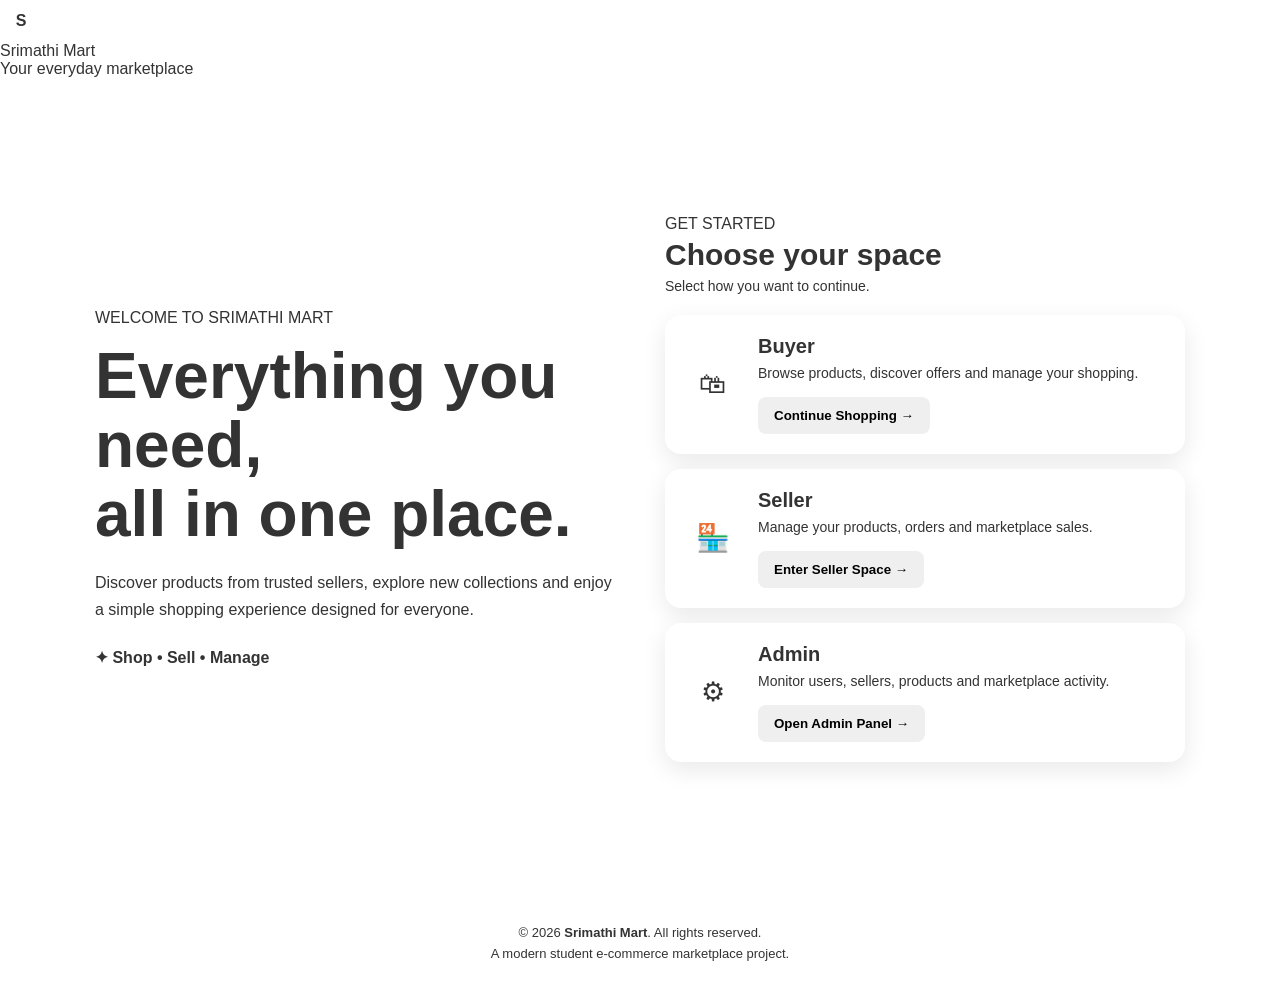
==== src/main/webapp/index.html @ ea4e53ff "feat: complete Java marketplace" ====
<!DOCTYPE html>
<html lang="en">
<head>
    <meta charset="UTF-8">
    <meta name="viewport" content="width=device-width, initial-scale=1.0">

    <title>Srimathi Mart | Shop Smart, Live Better</title>

    <link rel="stylesheet" href="style.css">
</head>

<body>

    <!-- Navigation Bar -->
    <header class="navbar">

        <div class="logo">
            <span class="logo-icon">S</span>
            <span>Srimathi Mart</span>
        </div>

        <div class="nav-tagline">
            Your everyday marketplace
        </div>

    </header>


    <!-- Main Landing Section -->
    <main class="landing">

        <!-- Left Content -->
        <section class="intro">

            <p class="eyebrow">WELCOME TO SRIMATHI MART</p>

            <h1>
                Everything you need,
                <span>all in one place.</span>
            </h1>

            <p class="description">
                Discover products from trusted sellers, explore new
                collections and enjoy a simple shopping experience
                designed for everyone.
            </p>

            <div class="small-highlight">
                <span>&#10022;</span>
                Shop &#8226; Sell &#8226; Manage
            </div>

        </section>


        <!-- Role Selection -->
        <section class="role-section">

            <div class="role-heading">
                <p>GET STARTED</p>
                <h2>Choose your space</h2>
                <span>Select how you want to continue.</span>
            </div>


            <!-- Buyer -->
            <div class="role-card buyer-card">

                <div class="role-icon">&#128717;</div>

                <div class="role-content">
                    <h3>Buyer</h3>

                    <p>
                        Browse products, discover offers
                        and manage your shopping.
                    </p>

                    <button onclick="goToPage('login.html')">
                        Continue Shopping →
                    </button>
                </div>

            </div>


            <!-- Seller -->
            <div class="role-card seller-card">

                <div class="role-icon">&#127978;</div>

                <div class="role-content">
                    <h3>Seller</h3>

                    <p>
                        Manage your products, orders
                        and marketplace sales.
                    </p>

                    <button onclick="goToPage('seller-login.html')">
                        Enter Seller Space →
                    </button>
                </div>

            </div>


            <!-- Admin -->
            <div class="role-card admin-card">

                <div class="role-icon">&#9881;</div>

                <div class="role-content">
                    <h3>Admin</h3>

                    <p>
                        Monitor users, sellers, products
                        and marketplace activity.
                    </p>

                    <button onclick="goToPage('admin-login.html')">
                        Open Admin Panel →
                    </button>
                </div>

            </div>

        </section>

    </main>


    <!-- Footer -->
    <footer class="footer">

        <p>
            © 2026 <strong>Srimathi Mart</strong>. All rights reserved.
        </p>

        <p>
            A modern student e-commerce marketplace project.
        </p>

    </footer>


    <!-- ADDED by the Java conversion: api.js holds every call to the
         servlets and must load before script.js, which uses it. -->
    <script src="api.js"></script>
    <script src="script.js"></script>

</body>
</html>
---- src/main/webapp/style.css ----
/* =========================
   SRIMATHI MART
   GOLD + WHITE THEME
========================= */
* {
    margin: 0;
    padding: 0;
    box-sizing: border-box;
}

body {
    font-family: Arial, sans-serif;
    background: #ffffff;
    color: #333333;
}


/* =========================
   NAVBAR
========================= */

.shop-navbar {
    width: 100%;
    padding: 18px 6%;
    display: flex;
    align-items: center;
    justify-content: space-between;
    background: #ffffff;
    border-bottom: 1px solid #e5c76b;
    position: sticky;
    top: 0;
    z-index: 1000;
}

.shop-logo {
    display: flex;
    align-items: center;
    gap: 10px;
}

.shop-logo span {
    width: 38px;
    height: 38px;
    display: flex;
    align-items: center;
    justify-content: center;
    background: #c9a227;
    color: white;
    border-radius: 50%;
    font-size: 20px;
    font-weight: bold;
}

.shop-logo strong {
    color: #b28a16;
    font-size: 21px;
}

.desktop-nav {
    display: flex;
    gap: 28px;
}

.desktop-nav a {
    text-decoration: none;
    color: #444444;
    font-weight: 500;
}

.desktop-nav a:hover,
.desktop-nav a.active {
    color: #b28a16;
}


/* =========================
   NAV ACTIONS
========================= */

.nav-actions {
    display: flex;
    align-items: center;
    gap: 8px;
}

.nav-actions input {
    width: 170px;
    padding: 9px 12px;
    border: 1px solid #d8bd62;
    border-radius: 20px;
    outline: none;
}

.nav-actions button {
    border: 1px solid #d8bd62;
    background: white;
    color: #b28a16;
    padding: 9px 12px;
    border-radius: 20px;
    cursor: pointer;
}

.nav-actions button:hover {
    background: #c9a227;
    color: white;
}


/* =========================
   HERO
========================= */

.shop-hero {
    min-height: 430px;
    display: flex;
    align-items: center;
    padding: 70px 8%;
    background: linear-gradient(
        120deg,
        #ffffff,
        #fffaf0
    );
    border-bottom: 1px solid #eee1b5;
}

.hero-content {
    max-width: 650px;
}

.hero-label {
    color: #b28a16;
    font-size: 14px;
    letter-spacing: 2px;
    font-weight: bold;
    margin-bottom: 18px;
}

.hero-content h1 {
    font-size: 52px;
    line-height: 1.15;
    color: #333333;
    margin-bottom: 20px;
}

.hero-content h1 span {
    display: block;
    color: #b28a16;
}

.hero-content > p:not(.hero-label) {
    font-size: 17px;
    line-height: 1.7;
    color: #666666;
    margin-bottom: 28px;
}

.shop-now-button {
    border: none;
    background: #c9a227;
    color: white;
    padding: 13px 25px;
    border-radius: 25px;
    font-size: 15px;
    cursor: pointer;
}

.shop-now-button:hover {
    background: #a98213;
}


/* =========================
   PRODUCTS
========================= */

.products-section {
    padding: 70px 6%;
}

.section-heading {
    display: flex;
    justify-content: space-between;
    align-items: end;
    margin-bottom: 35px;
}

.section-heading p {
    color: #b28a16;
    font-size: 13px;
    letter-spacing: 2px;
    font-weight: bold;
    margin-bottom: 8px;
}

.section-heading h2 {
    font-size: 32px;
    color: #333333;
}

.section-heading span {
    color: #777777;
}


/* PRODUCT GRID */

.product-grid {
    display: grid;
    grid-template-columns: repeat(3, 1fr);
    gap: 25px;
}


/* PRODUCT CARD */

.product-card {
    background: white;
    border: 1px solid #ead9a0;
    border-radius: 14px;
    overflow: hidden;
    transition: 0.25s;
}

.product-card:hover {
    transform: translateY(-5px);
    box-shadow: 0 10px 25px rgba(180, 145, 40, 0.15);
}


/* PRODUCT IMAGE */

.product-image {
    height: 260px;
    background: #fffaf0;
    display: flex;
    align-items: center;
    justify-content: center;
    overflow: hidden;
}

.product-image img {
    width: 100%;
    height: 100%;
    object-fit: cover;
    display: block;
}


/* PRODUCT INFO */

.product-info {
    padding: 20px;
}

.product-category {
    color: #b28a16;
    font-size: 13px;
    font-weight: bold;
}

.product-info h3 {
    margin: 8px 0;
    color: #333333;
    font-size: 20px;
}

.product-info p {
    color: #777777;
    font-size: 14px;
    line-height: 1.5;
    min-height: 42px;
}

.product-bottom {
    display: flex;
    justify-content: space-between;
    align-items: center;
    margin: 18px 0;
}

.product-bottom strong {
    color: #a98213;
    font-size: 20px;
}

.product-bottom span {
    color: #b28a16;
}


/* ADD CART */

.add-cart-button {
    width: 100%;
    padding: 11px;
    border: 1px solid #c9a227;
    background: white;
    color: #a98213;
    border-radius: 8px;
    cursor: pointer;
    font-weight: bold;
}

.add-cart-button:hover {
    background: #c9a227;
    color: white;
}


/* =========================
   ABOUT / CONTACT
========================= */

.simple-section {
    padding: 60px 8%;
    text-align: center;
    background: #fffaf0;
    border-top: 1px solid #eee1b5;
}

.simple-section p {
    color: #b28a16;
    font-size: 13px;
    letter-spacing: 2px;
    font-weight: bold;
    margin-bottom: 12px;
}

.simple-section h2 {
    color: #333333;
}


/* =========================
   FOOTER
========================= */

.shop-footer {
    padding: 35px 8%;
    text-align: center;
    background: #ffffff;
    border-top: 1px solid #e5c76b;
}

.shop-footer h3 {
    color: #b28a16;
    margin-bottom: 8px;
}

.shop-footer p {
    color: #777777;
}


/* =========================
   MOBILE
========================= */

@media (max-width: 800px) {

    .shop-navbar {
        flex-wrap: wrap;
        gap: 15px;
    }

    .desktop-nav {
        order: 3;
        width: 100%;
        justify-content: center;
    }

    .nav-actions {
        width: 100%;
        justify-content: center;
    }

    .nav-actions input {
        width: 140px;
    }

    .hero-content h1 {
        font-size: 38px;
    }

    .product-grid {
        grid-template-columns: 1fr;
    }

    .section-heading {
        display: block;
    }

    .section-heading span {
        display: block;
        margin-top: 10px;
    }
}
/* =========================
   ENQUIRY FORM
========================= */

.enquiry-form {
    max-width: 500px;
    margin: 25px auto 0;
    padding: 25px;
    background: #ffffff;
    border: 1px solid #e5c76b;
    border-radius: 15px;
    box-shadow: 0 8px 25px rgba(180, 145, 40, 0.12);
}

.enquiry-form input,
.enquiry-form textarea {
    width: 100%;
    padding: 12px 14px;
    margin-bottom: 14px;
    border: 1px solid #d8bd62;
    border-radius: 8px;
    outline: none;
    font-family: Arial, sans-serif;
    background: #fffdf7;
}

.enquiry-form input:focus,
.enquiry-form textarea:focus {
    border-color: #c9a227;
}

.enquiry-form textarea {
    min-height: 110px;
    resize: vertical;
}

.enquiry-form .add-cart-button {
    background: #c9a227;
    color: white;
}

.enquiry-form .add-cart-button:hover {
    background: #a98213;
}
/* PRODUCT WISHLIST */

.product-wishlist {
    border: 1px solid #d8bd62;
    background: #ffffff;
    color: #b28a16;
    width: 38px;
    height: 38px;
    border-radius: 50%;
    cursor: pointer;
    font-size: 20px;
    margin-bottom: 12px;
}

.product-wishlist:hover {
    background: #c9a227;
    color: #ffffff;
}
/* =========================
   BUYER LOGIN - CLEAN DESIGN
========================= */

.login-page {
    min-height: 100vh;
    display: flex;
    justify-content: center;
    align-items: center;
    padding: 30px 20px;
}

.login-card {
    width: 100%;
    max-width: 430px;
    padding: 35px;
    border-radius: 18px;
    background: #ffffff;
    box-shadow: 0 10px 35px rgba(0, 0, 0, 0.12);
}

.login-logo {
    display: flex;
    align-items: center;
    gap: 10px;
    font-size: 22px;
    font-weight: 700;
    margin: 25px 0;
}

.logo-icon {
    width: 42px;
    height: 42px;
    display: flex;
    align-items: center;
    justify-content: center;
    border-radius: 50%;
    font-weight: 700;
}

.login-label {
    font-size: 13px;
    font-weight: 700;
    letter-spacing: 1px;
}

.login-card h1 {
    margin: 8px 0;
    font-size: 30px;
}

.login-description {
    margin-bottom: 25px;
    line-height: 1.5;
}

.login-card form > label {
    display: block;
    margin: 15px 0 7px;
    font-weight: 600;
}

.login-card input[type="text"],
.login-card input[type="password"] {
    width: 100%;
    box-sizing: border-box;
    padding: 13px 14px;
    border: 1px solid #ccc;
    border-radius: 9px;
    font-size: 15px;
    outline: none;
}

.login-card input:focus {
    border-color: #555;
}

.password-box {
    position: relative;
}

.password-box input {
    padding-right: 65px !important;
}

.show-password {
    position: absolute;
    right: 8px;
    top: 50%;
    transform: translateY(-50%);
    border: none;
    background: transparent;
    cursor: pointer;
    font-weight: 600;
}

.login-options {
    display: flex;
    justify-content: space-between;
    align-items: center;
    margin: 18px 0;
    font-size: 14px;
}

.remember {
    display: flex;
    align-items: center;
    gap: 6px;
}

.login-button {
    width: 100%;
    padding: 14px;
    border: none;
    border-radius: 9px;
    font-size: 16px;
    font-weight: 700;
    cursor: pointer;
}

.divider {
    display: flex;
    align-items: center;
    gap: 12px;
    margin: 25px 0 18px;
    font-size: 13px;
}

.social-buttons {
    display: flex;
    gap: 10px;
}

.social-buttons button {
    flex: 1;
    padding: 12px;
    border: 1px solid #ddd;
    border-radius: 9px;
    background: #fff;
    cursor: pointer;
    font-weight: 600;
}

.signup-text,
.demo-note {
    text-align: center;
    margin-top: 20px;
}

.demo-note {
    font-size: 12px;
    opacity: 0.7;
}

@media (max-width: 480px) {

    .login-card {
        padding: 25px 20px;
    }

    .login-card h1 {
        font-size: 26px;
    }

    .login-options {
        gap: 10px;
        flex-wrap: wrap;
    }
}
/* =========================
   SELLER LOGIN - CLEAN DESIGN
========================= */

.seller-login-page {
    min-height: 100vh;
    display: flex;
    justify-content: center;
    align-items: center;
    padding: 30px 20px;
}

.seller-login-card {
    width: 100%;
    max-width: 430px;
    padding: 35px;
    border-radius: 18px;
    background: #fff;
    box-shadow: 0 10px 35px rgba(0, 0, 0, 0.12);
}

.seller-brand {
    display: flex;
    align-items: center;
    gap: 12px;
    margin: 25px 0;
}

.seller-logo {
    width: 44px;
    height: 44px;
    border-radius: 50%;
    display: flex;
    align-items: center;
    justify-content: center;
    font-weight: 700;
    font-size: 20px;
}

.seller-brand strong {
    display: block;
    font-size: 21px;
}

.seller-brand span {
    display: block;
    font-size: 13px;
    margin-top: 3px;
}

.seller-heading p {
    font-size: 13px;
    font-weight: 700;
    letter-spacing: 1px;
}

.seller-heading h1 {
    margin: 8px 0;
    font-size: 30px;
}

.seller-heading span {
    line-height: 1.5;
}

#sellerLoginForm {
    margin-top: 25px;
}

#sellerLoginForm > label {
    display: block;
    margin: 15px 0 7px;
    font-weight: 600;
}

#sellerLoginForm input[type="email"],
#sellerLoginForm input[type="password"] {
    width: 100%;
    box-sizing: border-box;
    padding: 13px 14px;
    border: 1px solid #ccc;
    border-radius: 9px;
    font-size: 15px;
    outline: none;
}

#sellerLoginForm input:focus {
    border-color: #555;
}

.seller-password {
    position: relative;
}

.seller-password input {
    padding-right: 65px !important;
}

#sellerTogglePassword {
    position: absolute;
    right: 8px;
    top: 50%;
    transform: translateY(-50%);
    border: none;
    background: transparent;
    cursor: pointer;
    font-weight: 600;
}

.seller-options {
    display: flex;
    justify-content: space-between;
    align-items: center;
    margin: 18px 0;
    font-size: 14px;
    gap: 10px;
}

.seller-options label {
    display: flex;
    align-items: center;
    gap: 6px;
}

.seller-login-button {
    width: 100%;
    padding: 14px;
    border: none;
    border-radius: 9px;
    font-size: 16px;
    font-weight: 700;
    cursor: pointer;
}

.seller-info {
    display: flex;
    gap: 10px;
    align-items: flex-start;
    margin-top: 25px;
    padding: 15px;
    border-radius: 10px;
}

.seller-info p {
    margin: 0;
    font-size: 13px;
    line-height: 1.5;
}

.seller-demo {
    text-align: center;
    margin-top: 22px;
    font-size: 14px;
}

@media (max-width: 480px) {

    .seller-login-card {
        padding: 25px 20px;
    }

    .seller-heading h1 {
        font-size: 26px;
    }

    .seller-options {
        flex-wrap: wrap;
    }
}
/* =========================
   ADMIN LOGIN - CLEAN DESIGN
========================= */

.admin-login-page {
    min-height: 100vh;
    display: flex;
    justify-content: center;
    align-items: center;
    padding: 30px 20px;
}

.admin-login-card {
    width: 100%;
    max-width: 430px;
    padding: 35px;
    border-radius: 18px;
    background: #fff;
    box-shadow: 0 10px 35px rgba(0, 0, 0, 0.12);
}

.admin-brand {
    display: flex;
    align-items: center;
    gap: 12px;
    margin: 25px 0;
}

.admin-logo {
    width: 44px;
    height: 44px;
    border-radius: 50%;
    display: flex;
    align-items: center;
    justify-content: center;
    font-size: 20px;
    font-weight: 700;
}

.admin-brand strong {
    display: block;
    font-size: 21px;
}

.admin-brand span {
    display: block;
    font-size: 13px;
    margin-top: 3px;
}

.admin-security {
    display: flex;
    align-items: center;
    gap: 10px;
    padding: 14px;
    margin-bottom: 22px;
    border-radius: 10px;
}

.admin-security p {
    margin: 3px 0 0;
    font-size: 13px;
}

.admin-heading p {
    font-size: 13px;
    font-weight: 700;
    letter-spacing: 1px;
}

.admin-heading h1 {
    margin: 8px 0;
    font-size: 30px;
}

.admin-heading span {
    line-height: 1.5;
}

#adminLoginForm {
    margin-top: 25px;
}

#adminLoginForm > label {
    display: block;
    margin: 15px 0 7px;
    font-weight: 600;
}

#adminLoginForm input[type="email"],
#adminLoginForm input[type="password"] {
    width: 100%;
    box-sizing: border-box;
    padding: 13px 14px;
    border: 1px solid #ccc;
    border-radius: 9px;
    font-size: 15px;
    outline: none;
}

#adminLoginForm input:focus {
    border-color: #555;
}

.admin-password {
    position: relative;
}

.admin-password input {
    padding-right: 65px !important;
}

#adminTogglePassword {
    position: absolute;
    right: 8px;
    top: 50%;
    transform: translateY(-50%);
    border: none;
    background: transparent;
    cursor: pointer;
    font-weight: 600;
}

.admin-options {
    display: flex;
    justify-content: space-between;
    align-items: center;
    margin: 18px 0;
    font-size: 14px;
    gap: 10px;
}

.admin-options label {
    display: flex;
    align-items: center;
    gap: 6px;
}

.admin-login-button {
    width: 100%;
    padding: 14px;
    border: none;
    border-radius: 9px;
    font-size: 16px;
    font-weight: 700;
    cursor: pointer;
}

.admin-note {
    display: flex;
    gap: 10px;
    align-items: flex-start;
    margin-top: 25px;
    padding: 15px;
    border-radius: 10px;
}

.admin-note p {
    margin: 0;
    font-size: 13px;
    line-height: 1.5;
}

.admin-footer {
    text-align: center;
    margin-top: 22px;
    font-size: 13px;
    opacity: 0.7;
}

@media (max-width: 480px) {

    .admin-login-card {
        padding: 25px 20px;
    }

    .admin-heading h1 {
        font-size: 26px;
    }

    .admin-options {
        flex-wrap: wrap;
    }
}
/* =========================
   MAIN LANDING PAGE - CLEAN
========================= */

.landing {
    min-height: calc(100vh - 80px);
    display: grid;
    grid-template-columns: 1fr 1fr;
    gap: 50px;
    align-items: center;
    max-width: 1150px;
    margin: auto;
    padding: 60px 30px;
}

.intro h1 {
    font-size: clamp(38px, 5vw, 64px);
    line-height: 1.08;
    margin: 15px 0 20px;
}

.intro h1 span {
    display: block;
}

.description {
    max-width: 560px;
    line-height: 1.7;
    font-size: 16px;
}

.small-highlight {
    margin-top: 25px;
    font-weight: 600;
}

.role-section {
    display: flex;
    flex-direction: column;
    gap: 15px;
}

.role-heading {
    margin-bottom: 5px;
}

.role-heading h2 {
    margin: 5px 0;
    font-size: 30px;
}

.role-heading span {
    font-size: 14px;
}

.role-card {
    display: flex;
    align-items: center;
    gap: 18px;
    padding: 20px;
    border-radius: 16px;
    background: #fff;
    box-shadow: 0 8px 25px rgba(0, 0, 0, 0.09);
    transition: transform 0.2s ease, box-shadow 0.2s ease;
}

.role-card:hover {
    transform: translateY(-3px);
    box-shadow: 0 12px 30px rgba(0, 0, 0, 0.13);
}

.role-icon {
    width: 55px;
    height: 55px;
    display: flex;
    align-items: center;
    justify-content: center;
    border-radius: 14px;
    font-size: 27px;
    flex-shrink: 0;
}

.role-content {
    flex: 1;
}

.role-content h3 {
    margin: 0 0 5px;
    font-size: 20px;
}

.role-content p {
    margin: 0 0 13px;
    line-height: 1.5;
    font-size: 14px;
}

.role-content button {
    border: none;
    padding: 11px 16px;
    border-radius: 8px;
    cursor: pointer;
    font-weight: 700;
}

.footer {
    text-align: center;
    padding: 25px 20px;
    line-height: 1.6;
    font-size: 13px;
}

@media (max-width: 800px) {

    .landing {
        grid-template-columns: 1fr;
        gap: 35px;
        padding: 40px 20px;
    }

    .intro h1 {
        font-size: 42px;
    }
}

@media (max-width: 480px) {

    .landing {
        padding: 30px 15px;
    }

    .intro h1 {
        font-size: 34px;
    }

    .role-card {
        padding: 16px;
    }

    .role-icon {
        width: 48px;
        height: 48px;
        font-size: 23px;
    }
}
/* =========================
   ADMIN DASHBOARD
========================= */

.admin-dashboard-navbar {
    display: flex;
    justify-content: space-between;
    align-items: center;
    padding: 18px 40px;
    background: #ffffff;
    border-bottom: 1px solid #e5e5e5;
}

.admin-dashboard-brand,
.admin-user {
    display: flex;
    align-items: center;
    gap: 12px;
}

.admin-dashboard-brand strong,
.admin-user strong {
    display: block;
    font-size: 16px;
}

.admin-dashboard-brand span,
.admin-user span {
    display: block;
    font-size: 12px;
    color: #777;
    margin-top: 3px;
}

.admin-dashboard-logo,
.admin-avatar,
.admin-profile-avatar {
    width: 42px;
    height: 42px;
    border-radius: 50%;
    display: flex;
    align-items: center;
    justify-content: center;
    background: #111827;
    color: white;
    font-weight: bold;
}

.admin-dashboard-layout {
    display: flex;
    min-height: calc(100vh - 80px);
    background: #f6f7f9;
}

.admin-sidebar {
    width: 230px;
    padding: 25px 15px;
    background: #ffffff;
    border-right: 1px solid #e5e5e5;
}

.admin-sidebar-title {
    font-size: 11px;
    font-weight: bold;
    color: #999;
    margin: 0 12px 15px;
}

.admin-menu {
    display: block;
    padding: 12px 15px;
    margin-bottom: 5px;
    text-decoration: none;
    color: #444;
    border-radius: 8px;
    font-size: 14px;
}

.admin-menu:hover,
.admin-menu.active {
    background: #f0f0f0;
    color: #111;
}

.admin-logout {
    margin-top: 25px;
    color: #b42318;
}

.admin-dashboard-main {
    flex: 1;
    padding: 35px;
    max-width: 1200px;
}

.admin-page-heading {
    display: flex;
    justify-content: space-between;
    align-items: center;
    margin-bottom: 25px;
}

.admin-page-heading p,
.admin-section-title p,
.admin-stat-card span,
.admin-revenue-card p {
    font-size: 11px;
    font-weight: bold;
    color: #888;
    margin: 0 0 6px;
}

.admin-page-heading h1 {
    margin: 0 0 8px;
    font-size: 30px;
}

.admin-page-heading span {
    color: #777;
    font-size: 14px;
}

.admin-date {
    background: white;
    padding: 10px 15px;
    border-radius: 8px;
    font-size: 13px;
}

.admin-stat-grid {
    display: grid;
    grid-template-columns: repeat(4, 1fr);
    gap: 15px;
    margin-bottom: 20px;
}

.admin-stat-card,
.admin-revenue-card,
.admin-content-card {
    background: white;
    border: 1px solid #e5e5e5;
    border-radius: 12px;
    padding: 22px;
}

.admin-stat-card strong {
    display: block;
    font-size: 26px;
    margin: 8px 0;
}

.admin-stat-card p {
    margin: 0;
    font-size: 12px;
    color: #16803c;
}

.admin-revenue-card {
    display: flex;
    justify-content: space-between;
    align-items: center;
    margin-bottom: 20px;
}

.admin-revenue-card h2 {
    margin: 5px 0;
    font-size: 28px;
}

.admin-revenue-card span {
    font-size: 12px;
    color: #16803c;
}

.revenue-bars {
    display: flex;
    align-items: end;
    gap: 8px;
    height: 100px;
}

.revenue-bars div {
    width: 15px;
    background: #111827;
    border-radius: 4px 4px 0 0;
}

.admin-content-card {
    margin-bottom: 20px;
}

.admin-section-title {
    display: flex;
    justify-content: space-between;
    align-items: center;
    margin-bottom: 20px;
}

.admin-section-title h2 {
    margin: 0;
    font-size: 20px;
}

.admin-section-title button,
.admin-profile button {
    border: none;
    background: #111827;
    color: white;
    padding: 9px 14px;
    border-radius: 7px;
    cursor: pointer;
}

.admin-table {
    width: 100%;
}

.admin-table-row {
    display: grid;
    grid-template-columns: 1fr 2fr 1.3fr 1fr;
    gap: 10px;
    padding: 14px 5px;
    border-bottom: 1px solid #eee;
    font-size: 13px;
}

.admin-table-head {
    font-weight: bold;
    color: #777;
}

.admin-active {
    color: #16803c;
}

.admin-pending {
    color: #b54708;
}

.seller-management-grid,
.admin-product-grid,
.admin-order-grid,
.admin-insights {
    display: grid;
    grid-template-columns: repeat(3, 1fr);
    gap: 15px;
}

.admin-product-grid,
.admin-order-grid {
    grid-template-columns: repeat(4, 1fr);
}

.seller-management-grid div,
.admin-product-grid div,
.admin-order-grid div,
.admin-insights div {
    padding: 18px;
    background: #f8f8f8;
    border-radius: 8px;
}

.seller-management-grid span,
.admin-product-grid span,
.admin-order-grid span,
.admin-insights span {
    display: block;
    font-size: 12px;
    color: #777;
    margin-bottom: 8px;
}

.seller-management-grid strong,
.admin-product-grid strong,
.admin-order-grid strong,
.admin-insights strong {
    font-size: 22px;
}

.admin-insights p {
    font-size: 12px;
    color: #777;
}

.admin-profile {
    display: flex;
    align-items: center;
    gap: 15px;
}

.admin-profile > div:nth-child(2) {
    flex: 1;
}

.admin-profile h3 {
    margin: 0 0 5px;
}

.admin-profile p {
    margin: 0;
    color: #777;
    font-size: 13px;
}

/* Mobile */
@media (max-width: 800px) {

    .admin-dashboard-navbar {
        padding: 15px;
    }

    .admin-sidebar {
        display: none;
    }

    .admin-dashboard-main {
        padding: 20px;
    }

    .admin-stat-grid,
    .admin-product-grid,
    .admin-order-grid {
        grid-template-columns: 1fr 1fr;
    }

    .seller-management-grid,
    .admin-insights {
        grid-template-columns: 1fr;
    }

    .admin-page-heading {
        display: block;
    }

    .admin-date {
        margin-top: 15px;
        display: inline-block;
    }

    .admin-table {
        overflow-x: auto;
    }

    .admin-table-row {
        min-width: 650px;
    }
}
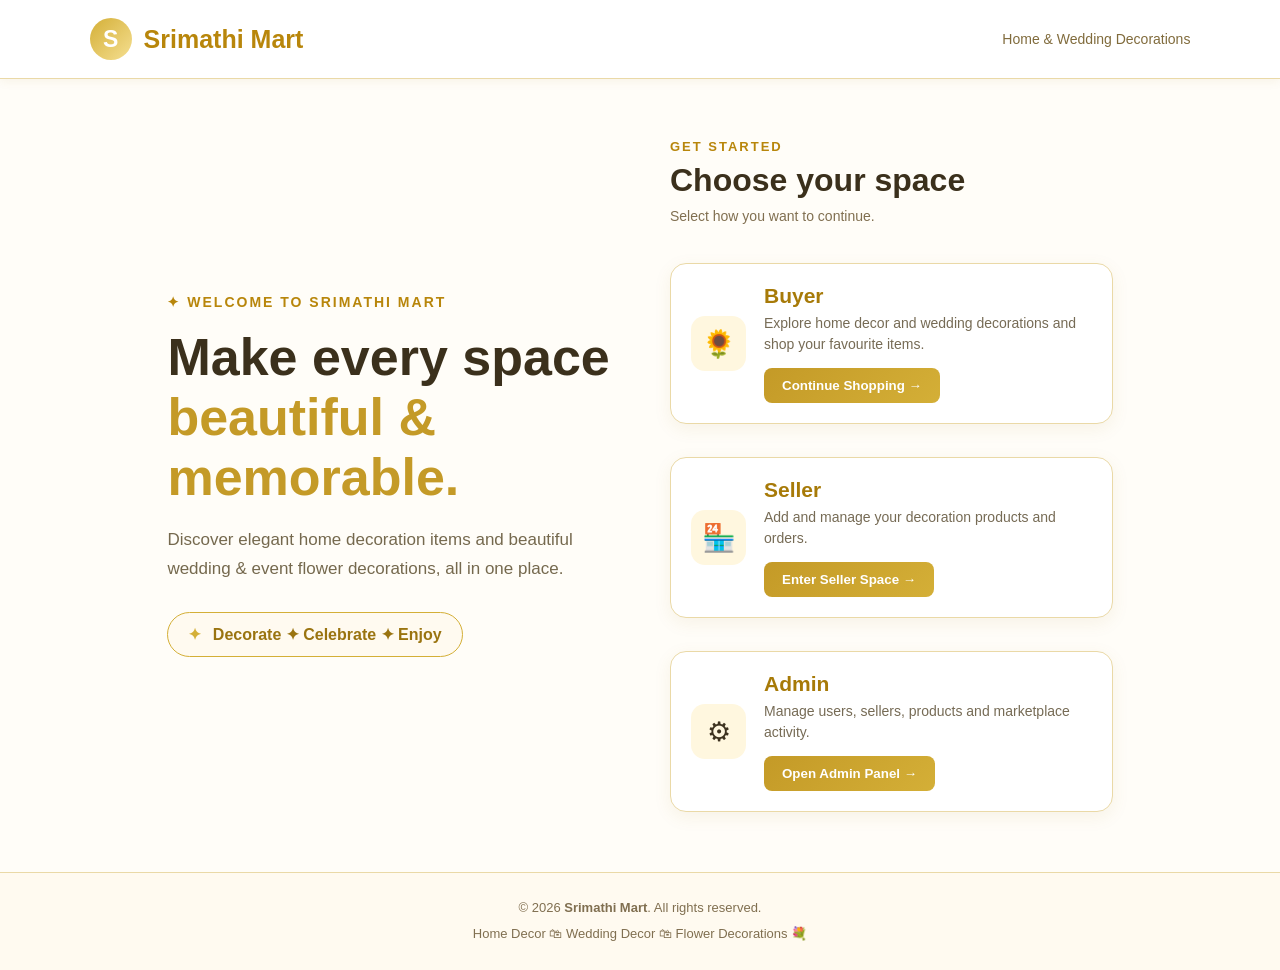
==== commit 73dfd911: "Update Srimathi Mart project" ====
--- a/src/main/webapp/index.html
+++ b/src/main/webapp/index.html
@@ -4,14 +4,241 @@
     <meta charset="UTF-8">
     <meta name="viewport" content="width=device-width, initial-scale=1.0">
 
-    <title>Srimathi Mart | Shop Smart, Live Better</title>
+    <title>Srimathi Mart | Home & Wedding Decorations</title>
 
     <link rel="stylesheet" href="style.css">
+
+    <style>
+        /* ===== GOLDEN INDEX PAGE ===== */
+
+        body {
+            margin: 0;
+            font-family: Arial, sans-serif;
+            background: #fffdf8;
+            color: #3d321f;
+        }
+
+        .navbar {
+            display: flex;
+            justify-content: space-between;
+            align-items: center;
+            padding: 18px 7%;
+            background: #ffffff;
+            border-bottom: 1px solid #ead9a7;
+            box-shadow: 0 2px 10px rgba(150, 110, 20, 0.08);
+        }
+
+        .logo {
+            display: flex;
+            align-items: center;
+            gap: 12px;
+            font-size: 25px;
+            font-weight: bold;
+            color: #b8860b;
+        }
+
+        .logo-icon {
+            width: 42px;
+            height: 42px;
+            display: flex;
+            align-items: center;
+            justify-content: center;
+            border-radius: 50%;
+            background: linear-gradient(135deg, #d4af37, #f5df91);
+            color: white;
+            font-size: 23px;
+        }
+
+        .nav-tagline {
+            color: #806b3c;
+            font-size: 14px;
+        }
+
+        .landing {
+            min-height: calc(100vh - 150px);
+            display: grid;
+            grid-template-columns: 1fr 1fr;
+            gap: 60px;
+            align-items: center;
+            padding: 60px 8%;
+        }
+
+        .intro {
+            max-width: 600px;
+        }
+
+        .eyebrow {
+            color: #b8860b;
+            font-size: 14px;
+            font-weight: bold;
+            letter-spacing: 2px;
+        }
+
+        .intro h1 {
+            font-size: 52px;
+            line-height: 1.15;
+            margin: 18px 0;
+            color: #3b301c;
+        }
+
+        .intro h1 span {
+            display: block;
+            color: #c49a27;
+        }
+
+        .description {
+            font-size: 17px;
+            line-height: 1.7;
+            color: #75694e;
+            max-width: 530px;
+        }
+
+        .small-highlight {
+            margin-top: 28px;
+            display: inline-block;
+            padding: 12px 20px;
+            border: 1px solid #d4af37;
+            border-radius: 25px;
+            color: #9a7410;
+            background: #fffaf0;
+            font-weight: bold;
+        }
+
+        .small-highlight span {
+            color: #d4af37;
+            margin-right: 7px;
+        }
+
+        .role-section {
+            max-width: 550px;
+        }
+
+        .role-heading p {
+            margin: 0;
+            color: #b8860b;
+            font-weight: bold;
+            letter-spacing: 2px;
+            font-size: 13px;
+        }
+
+        .role-heading h2 {
+            margin: 8px 0;
+            font-size: 32px;
+            color: #3b301c;
+        }
+
+        .role-heading span {
+            color: #806f50;
+        }
+
+        .role-card {
+            margin-top: 18px;
+            padding: 20px;
+            display: flex;
+            align-items: center;
+            gap: 18px;
+            background: #ffffff;
+            border: 1px solid #ead9a7;
+            border-radius: 16px;
+            box-shadow: 0 5px 18px rgba(150, 110, 20, 0.08);
+            transition: 0.25s;
+        }
+
+        .role-card:hover {
+            transform: translateY(-3px);
+            border-color: #d4af37;
+            box-shadow: 0 8px 22px rgba(150, 110, 20, 0.15);
+        }
+
+        .role-icon {
+            min-width: 55px;
+            height: 55px;
+            display: flex;
+            align-items: center;
+            justify-content: center;
+            border-radius: 14px;
+            background: #fff7df;
+            font-size: 27px;
+        }
+
+        .role-content {
+            flex: 1;
+        }
+
+        .role-content h3 {
+            margin: 0 0 5px;
+            color: #a77a08;
+            font-size: 21px;
+        }
+
+        .role-content p {
+            margin: 0 0 13px;
+            color: #766b55;
+            font-size: 14px;
+            line-height: 1.5;
+        }
+
+        .role-content button {
+            border: none;
+            padding: 10px 18px;
+            border-radius: 8px;
+            background: linear-gradient(135deg, #c49a27, #d4af37);
+            color: white;
+            font-weight: bold;
+            cursor: pointer;
+        }
+
+        .role-content button:hover {
+            background: #a77a08;
+        }
+
+        .footer {
+            text-align: center;
+            padding: 20px;
+            background: #fffaf0;
+            border-top: 1px solid #ead9a7;
+            color: #806f50;
+            font-size: 13px;
+        }
+
+        .footer p {
+            margin: 5px;
+        }
+
+        @media (max-width: 850px) {
+            .landing {
+                grid-template-columns: 1fr;
+                padding: 40px 6%;
+            }
+
+            .intro h1 {
+                font-size: 40px;
+            }
+
+            .nav-tagline {
+                display: none;
+            }
+        }
+
+        @media (max-width: 500px) {
+            .navbar {
+                padding: 15px 5%;
+            }
+
+            .logo {
+                font-size: 21px;
+            }
+
+            .role-card {
+                padding: 16px;
+            }
+        }
+    </style>
 </head>
 
 <body>
 
-    <!-- Navigation Bar -->
+    <!-- Navigation -->
     <header class="navbar">
 
         <div class="logo">
@@ -20,7 +247,7 @@
         </div>
 
         <div class="nav-tagline">
-            Your everyday marketplace
+            Home & Wedding Decorations
         </div>
 
     </header>
@@ -29,31 +256,32 @@
     <!-- Main Landing Section -->
     <main class="landing">
 
-        <!-- Left Content -->
+        <!-- Left Side -->
         <section class="intro">
 
-            <p class="eyebrow">WELCOME TO SRIMATHI MART</p>
+            <p class="eyebrow">
+                &#10022; WELCOME TO SRIMATHI MART
+            </p>
 
             <h1>
-                Everything you need,
-                <span>all in one place.</span>
+                Make every space
+                <span>beautiful & memorable.</span>
             </h1>
 
             <p class="description">
-                Discover products from trusted sellers, explore new
-                collections and enjoy a simple shopping experience
-                designed for everyone.
+                Discover elegant home decoration items and beautiful
+                wedding & event flower decorations, all in one place.
             </p>
 
             <div class="small-highlight">
                 <span>&#10022;</span>
-                Shop &#8226; Sell &#8226; Manage
+                Decorate &#10022; Celebrate &#10022; Enjoy
             </div>
 
         </section>
 
 
-        <!-- Role Selection -->
+        <!-- Right Side -->
         <section class="role-section">
 
             <div class="role-heading">
@@ -64,63 +292,69 @@
 
 
             <!-- Buyer -->
-            <div class="role-card buyer-card">
-
-                <div class="role-icon">&#128717;</div>
+            <div class="role-card">
+
+                <div class="role-icon">&#127803;</div>
 
                 <div class="role-content">
+
                     <h3>Buyer</h3>
 
                     <p>
-                        Browse products, discover offers
-                        and manage your shopping.
+                        Explore home decor and wedding decorations
+                        and shop your favourite items.
                     </p>
 
                     <button onclick="goToPage('login.html')">
-                        Continue Shopping →
+                        Continue Shopping &#8594;
                     </button>
+
                 </div>
 
             </div>
 
 
             <!-- Seller -->
-            <div class="role-card seller-card">
+            <div class="role-card">
 
                 <div class="role-icon">&#127978;</div>
 
                 <div class="role-content">
+
                     <h3>Seller</h3>
 
                     <p>
-                        Manage your products, orders
-                        and marketplace sales.
+                        Add and manage your decoration products
+                        and orders.
                     </p>
 
                     <button onclick="goToPage('seller-login.html')">
-                        Enter Seller Space →
+                        Enter Seller Space &#8594;
                     </button>
+
                 </div>
 
             </div>
 
 
             <!-- Admin -->
-            <div class="role-card admin-card">
+            <div class="role-card">
 
                 <div class="role-icon">&#9881;</div>
 
                 <div class="role-content">
+
                     <h3>Admin</h3>
 
                     <p>
-                        Monitor users, sellers, products
+                        Manage users, sellers, products
                         and marketplace activity.
                     </p>
 
                     <button onclick="goToPage('admin-login.html')">
-                        Open Admin Panel →
+                        Open Admin Panel &#8594;
                     </button>
+
                 </div>
 
             </div>
@@ -138,14 +372,12 @@
         </p>
 
         <p>
-            A modern student e-commerce marketplace project.
+            Home Decor &#128717; Wedding Decor &#128717; Flower Decorations &#128144;
         </p>
 
     </footer>
 
 
-    <!-- ADDED by the Java conversion: api.js holds every call to the
-         servlets and must load before script.js, which uses it. -->
     <script src="api.js"></script>
     <script src="script.js"></script>
 
--- a/src/main/webapp/style.css
+++ b/src/main/webapp/style.css
@@ -1427,7 +1427,314 @@
     color: #777;
     font-size: 13px;
 }
-
+/* ==========================
+   SELLER DASHBOARD
+========================== */
+
+.seller-navbar {
+    display: flex;
+    justify-content: space-between;
+    align-items: center;
+    padding: 18px 40px;
+    background: #ffffff;
+    border-bottom: 1px solid #eee;
+}
+
+.seller-dashboard-brand,
+.seller-user {
+    display: flex;
+    align-items: center;
+    gap: 12px;
+}
+
+.seller-dashboard-logo,
+.seller-avatar,
+.profile-avatar {
+    width: 42px;
+    height: 42px;
+    border-radius: 50%;
+    display: flex;
+    align-items: center;
+    justify-content: center;
+    background: #b8860b;
+    color: white;
+    font-weight: 700;
+}
+
+.seller-dashboard-brand strong,
+.seller-user strong {
+    display: block;
+}
+
+.seller-dashboard-brand span,
+.seller-user span {
+    display: block;
+    color: #777;
+    font-size: 13px;
+    margin-top: 3px;
+}
+
+.seller-dashboard-layout {
+    display: flex;
+    min-height: calc(100vh - 80px);
+    background: #f8f8f6;
+}
+
+.seller-sidebar {
+    width: 230px;
+    background: #ffffff;
+    padding: 28px 18px;
+    border-right: 1px solid #eee;
+}
+
+.sidebar-title {
+    font-size: 12px;
+    font-weight: 700;
+    color: #999;
+    margin: 0 12px 18px;
+}
+
+.seller-menu {
+    display: block;
+    padding: 13px 15px;
+    margin-bottom: 6px;
+    border-radius: 8px;
+    color: #444;
+    text-decoration: none;
+    font-size: 14px;
+}
+
+.seller-menu:hover,
+.seller-menu.active {
+    background: #f5ead0;
+    color: #8a6500;
+    font-weight: 600;
+}
+
+.seller-menu.logout {
+    margin-top: 25px;
+    color: #a33;
+}
+
+.seller-dashboard-main {
+    flex: 1;
+    padding: 35px 45px;
+    max-width: 1400px;
+}
+
+.seller-page-heading {
+    display: flex;
+    justify-content: space-between;
+    align-items: center;
+    margin-bottom: 30px;
+}
+
+.seller-page-heading p,
+.seller-section-title p {
+    margin: 0 0 7px;
+    color: #a47b12;
+    font-size: 12px;
+    font-weight: 700;
+    letter-spacing: 1px;
+}
+
+.seller-page-heading h1 {
+    margin: 0;
+    font-size: 30px;
+    color: #222;
+}
+
+.seller-page-heading span {
+    display: block;
+    margin-top: 8px;
+    color: #777;
+}
+
+.seller-add-button {
+    border: none;
+    border-radius: 8px;
+    padding: 13px 20px;
+    background: #b8860b;
+    color: white;
+    font-weight: 600;
+    cursor: pointer;
+}
+
+.seller-stat-grid {
+    display: grid;
+    grid-template-columns: repeat(4, 1fr);
+    gap: 18px;
+    margin-bottom: 25px;
+}
+
+.seller-stat-card {
+    background: white;
+    border: 1px solid #eee;
+    border-radius: 12px;
+    padding: 22px;
+    box-shadow: 0 3px 12px rgba(0,0,0,0.04);
+}
+
+.seller-stat-card span {
+    color: #888;
+    font-size: 12px;
+    font-weight: 700;
+}
+
+.seller-stat-card strong {
+    display: block;
+    margin: 10px 0 7px;
+    font-size: 25px;
+    color: #222;
+}
+
+.seller-stat-card p {
+    margin: 0;
+    color: #777;
+    font-size: 12px;
+}
+
+.seller-content-card {
+    background: #ffffff;
+    border: 1px solid #eee;
+    border-radius: 12px;
+    padding: 25px;
+    margin-bottom: 25px;
+    box-shadow: 0 3px 12px rgba(0,0,0,0.04);
+}
+
+.seller-section-title {
+    display: flex;
+    justify-content: space-between;
+    align-items: center;
+    margin-bottom: 20px;
+}
+
+.seller-section-title h2 {
+    margin: 0;
+    color: #222;
+    font-size: 21px;
+}
+
+.seller-section-title button {
+    border: 1px solid #ddd;
+    background: white;
+    border-radius: 7px;
+    padding: 8px 14px;
+    cursor: pointer;
+}
+
+.seller-table-row {
+    display: grid;
+    grid-template-columns: 2fr 1.3fr 1fr 0.8fr 1fr;
+    gap: 15px;
+    padding: 15px 10px;
+    border-bottom: 1px solid #eee;
+    align-items: center;
+}
+
+.seller-table-head {
+    color: #888;
+    font-size: 12px;
+    font-weight: 700;
+}
+
+.stock-good {
+    color: #168044;
+    font-weight: 600;
+}
+
+.stock-low {
+    color: #b06b00;
+    font-weight: 600;
+}
+
+.order-list {
+    display: grid;
+    gap: 12px;
+}
+
+.order-item {
+    display: grid;
+    grid-template-columns: 2fr 1fr 1fr;
+    align-items: center;
+    padding: 16px;
+    border: 1px solid #eee;
+    border-radius: 8px;
+}
+
+.order-item div strong,
+.order-item div span {
+    display: block;
+}
+
+.order-item div span {
+    color: #777;
+    font-size: 13px;
+    margin-top: 4px;
+}
+
+.order-status,
+.order-delivered {
+    text-align: right;
+    font-size: 13px;
+    font-weight: 600;
+}
+
+.order-status {
+    color: #b06b00;
+}
+
+.order-delivered {
+    color: #168044;
+}
+
+.sales-summary {
+    display: grid;
+    grid-template-columns: repeat(3, 1fr);
+    gap: 15px;
+}
+
+.sales-summary > div {
+    padding: 20px;
+    background: #faf8f1;
+    border-radius: 9px;
+}
+
+.sales-summary span {
+    display: block;
+    color: #777;
+    font-size: 13px;
+}
+
+.sales-summary strong {
+    display: block;
+    margin-top: 8px;
+    font-size: 22px;
+}
+
+.seller-profile {
+    display: flex;
+    align-items: center;
+    gap: 15px;
+}
+
+.seller-profile h3 {
+    margin: 0;
+}
+
+.seller-profile p {
+    margin: 5px 0 0;
+    color: #777;
+}
+
+.seller-profile button {
+    margin-left: auto;
+    padding: 9px 15px;
+    background: white;
+    border: 1px solid #ddd;
+    border-radius: 7px;
+}
 /* Mobile */
 @media (max-width: 800px) {
 
@@ -1470,4 +1777,265 @@
     .admin-table-row {
         min-width: 650px;
     }
+}
+/* =========================
+   AI CHATBOT
+========================= */
+
+#chatbotButton {
+    position: fixed;
+    bottom: 25px;
+    right: 25px;
+    width: 55px;
+    height: 55px;
+    border: none;
+    border-radius: 50%;
+    background: #c9a227;
+    color: white;
+    font-size: 25px;
+    cursor: pointer;
+    z-index: 9999;
+}
+
+#chatbotBox {
+    display: none;
+    position: fixed;
+    bottom: 90px;
+    right: 25px;
+    width: 320px;
+    height: 420px;
+    background: white;
+    border-radius: 15px;
+    box-shadow: 0 5px 20px rgba(0,0,0,0.25);
+    overflow: hidden;
+    z-index: 9999;
+}
+
+.chatbot-header {
+    background: #c9a227;
+    color: white;
+    padding: 15px;
+    display: flex;
+    justify-content: space-between;
+    align-items: center;
+}
+
+.chatbot-header button {
+    background: none;
+    border: none;
+    color: white;
+    font-size: 22px;
+    cursor: pointer;
+}
+
+#chatMessages {
+    height: 315px;
+    padding: 12px;
+    overflow-y: auto;
+}
+
+.bot-message,
+.user-message {
+    padding: 9px 12px;
+    margin: 8px 0;
+    border-radius: 12px;
+    max-width: 80%;
+    word-wrap: break-word;
+}
+
+.bot-message {
+    background: #f1f1f1;
+    margin-right: auto;
+}
+
+.user-message {
+    background: #c9a227;
+    color: white;
+    margin-left: auto;
+}
+
+.chatbot-input {
+    display: flex;
+    padding: 10px;
+    border-top: 1px solid #ddd;
+}
+
+.chatbot-input input {
+    flex: 1;
+    padding: 10px;
+    border: 1px solid #ccc;
+    border-radius: 8px;
+    outline: none;
+}
+
+.chatbot-input button {
+    margin-left: 6px;
+    padding: 10px 14px;
+    border: none;
+    border-radius: 8px;
+    background: #c9a227;
+    color: white;
+    cursor: pointer;
+}
+.cart-product-icon {
+    width: 140px;
+    height: 120px;
+    flex-shrink: 0;
+    overflow: hidden;
+    border-radius: 10px;
+    background: #f8f4ec;
+}
+
+.cart-product-image {
+    width: 100%;
+    height: 100%;
+    display: block;
+    object-fit: cover;
+}
+
+.cart-image-placeholder {
+    width: 100%;
+    height: 100%;
+    display: flex;
+    align-items: center;
+    justify-content: center;
+    color: #8a6a35;
+    font-size: 13px;
+}
+/* Cart Layout */
+.cart-layout {
+    display: grid;
+    grid-template-columns: minmax(0, 2fr) minmax(280px, 1fr);
+    gap: 24px;
+    align-items: start;
+    max-width: 1250px;
+    margin: 30px auto;
+    padding: 0 20px;
+}
+
+.cart-items {
+    min-width: 0;
+}
+
+/* Product Card */
+.cart-product-item {
+    display: flex;
+    align-items: center;
+    gap: 20px;
+    padding: 16px;
+    margin-bottom: 12px;
+    background: #ffffff;
+    border: 1px solid #eee5d8;
+    border-radius: 10px;
+    box-shadow: 0 2px 8px rgba(0, 0, 0, 0.04);
+}
+
+/* Product Image */
+.cart-product-icon {
+    width: 140px;
+    height: 120px;
+    flex-shrink: 0;
+    overflow: hidden;
+    border-radius: 10px;
+    background: #f8f4ec;
+}
+
+.cart-product-image {
+    width: 100%;
+    height: 100%;
+    display: block;
+    object-fit: cover;
+}
+
+/* Product Details */
+.cart-product-details {
+    flex: 1;
+    min-width: 0;
+}
+
+.cart-product-details h3 {
+    margin: 0 0 10px;
+    font-size: 18px;
+    color: #33251d;
+}
+
+.cart-product-details > p {
+    margin: 0 0 12px;
+    font-size: 20px;
+    font-weight: bold;
+    color: #b8862d;
+}
+
+/* Quantity */
+.quantity-control {
+    display: flex;
+    align-items: center;
+    gap: 14px;
+    margin-bottom: 10px;
+}
+
+.quantity-control button {
+    width: 32px;
+    height: 32px;
+    border: 1px solid #e5d5b9;
+    border-radius: 50%;
+    background: #fbf5e9;
+    color: #a87520;
+    cursor: pointer;
+}
+
+/* Remove Button */
+.remove-button {
+    border: none;
+    background: transparent;
+    color: #d93636;
+    cursor: pointer;
+    padding: 6px 0;
+}
+
+/* Order Summary */
+.cart-summary {
+    padding: 24px;
+    background: #fffdf8;
+    border: 1px solid #eee5d8;
+    border-radius: 10px;
+}
+
+.checkout-button {
+    width: 100%;
+    padding: 14px;
+    margin-top: 20px;
+    border: none;
+    border-radius: 8px;
+    background: #b8862d;
+    color: white;
+    font-size: 16px;
+    font-weight: bold;
+    cursor: pointer;
+}
+
+/* Mobile Responsive */
+@media (max-width: 768px) {
+    .cart-layout {
+        grid-template-columns: 1fr;
+        padding: 0 12px;
+    }
+
+    .cart-product-item {
+        gap: 12px;
+        padding: 10px;
+    }
+
+    .cart-product-icon {
+        width: 95px;
+        height: 100px;
+    }
+
+    .cart-product-details h3 {
+        font-size: 15px;
+    }
+
+    .cart-product-details > p {
+        font-size: 17px;
+    }
 }
